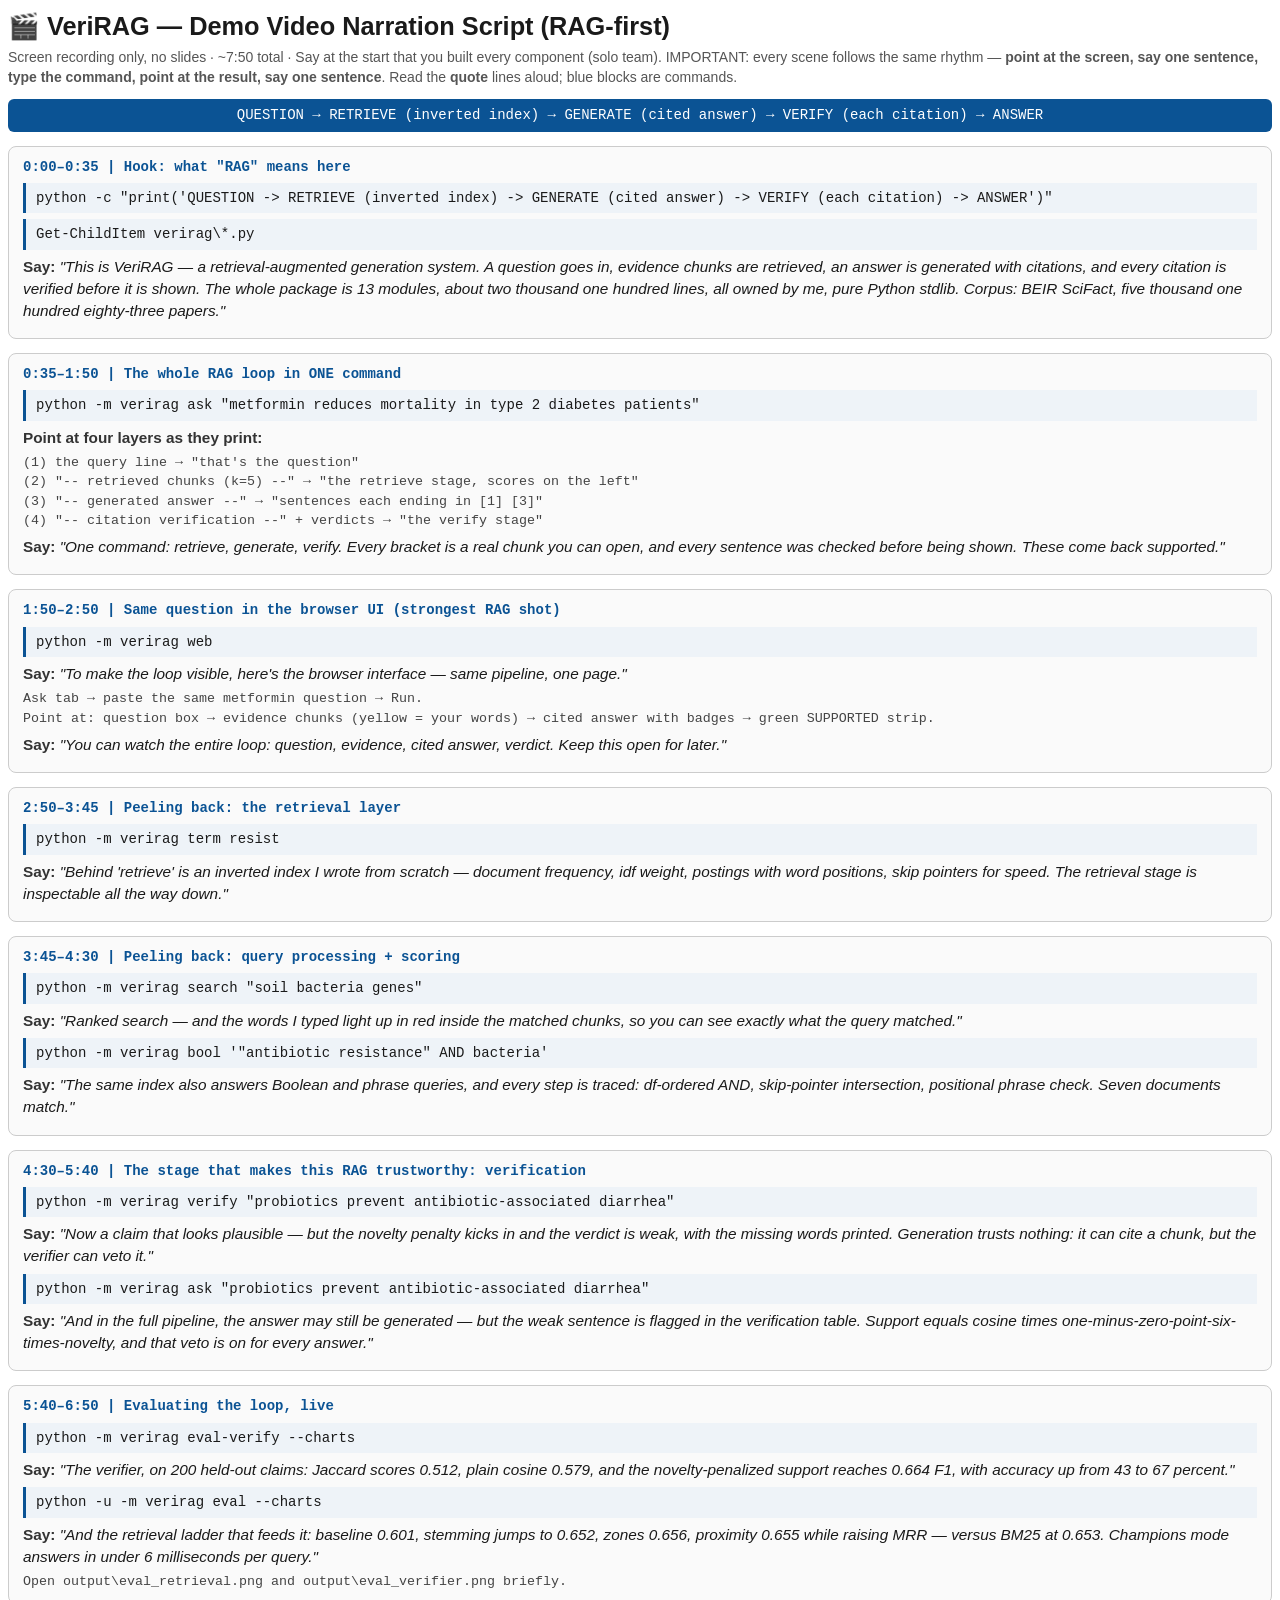
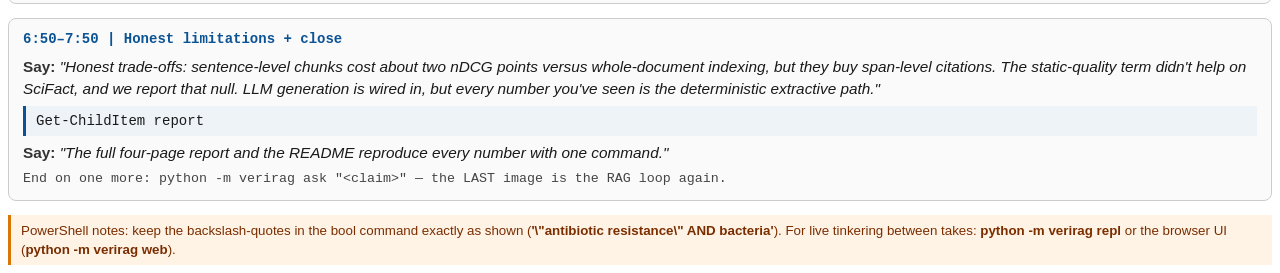
==== video_narration.html @ 5d1d316b "RAG-first demo script: ask pipeline leads, internals follow" ====
<!DOCTYPE html>
<html lang="en">
<head>
<meta charset="utf-8">
<title>VeriRAG — Demo Video Narration Script</title>
<style>
  @page { size: A4; margin: 16mm 15mm; }
  body { font-family: "Segoe UI", Calibri, Arial, sans-serif; font-size: 11.5pt; color: #1a1a1a; line-height: 1.45; }
  h1 { font-size: 19pt; margin: 0 0 2px; }
  .sub { color: #555; font-size: 10.5pt; margin-bottom: 12px; }
  .take { border: 1px solid #ccc; border-radius: 8px; padding: 10px 14px 12px; margin: 14px 0; page-break-inside: avoid; background: #fafafa; }
  .tc { font-family: Consolas, monospace; font-size: 10.5pt; font-weight: 600; color: #0b5394; }
  .cmd { font-family: Consolas, monospace; font-size: 10.5pt; background: #eef3f8; border-left: 3px solid #0b5394; padding: 5px 10px; margin: 6px 0; }
  .say { margin: 6px 0 4px; }
  .say b { color: #333; }
  .say .q { font-style: italic; }
  .screen { font-family: Consolas, monospace; font-size: 10pt; color: #444; margin: 3px 0 0; }
  .diag { font-family: Consolas, monospace; font-size: 10.5pt; text-align: center; background: #0b5394; color: #fff; border-radius: 6px; padding: 6px 8px; margin: 6px 0; }
  .note { font-size: 10pt; color: #7a2e00; background: #fff3e6; border-left: 3px solid #d97706; padding: 6px 10px; margin: 6px 0; }
</style>
</head>
<body>

<h1>&#x1F3AC; VeriRAG — Demo Video Narration Script (RAG-first)</h1>
<div class="sub">Screen recording only, no slides · ~7:50 total · Say at the start that you built every component (solo team). IMPORTANT: every scene follows the same rhythm — <b>point at the screen, say one sentence, type the command, point at the result, say one sentence</b>. Read the <b>quote</b> lines aloud; blue blocks are commands.</div>

<div class="diag">QUESTION &rarr; RETRIEVE (inverted index) &rarr; GENERATE (cited answer) &rarr; VERIFY (each citation) &rarr; ANSWER</div>

<div class="take">
  <div class="tc">0:00–0:35 | Hook: what "RAG" means here</div>
  <div class="cmd">python -c "print('QUESTION -> RETRIEVE (inverted index) -> GENERATE (cited answer) -> VERIFY (each citation) -> ANSWER')"</div>
  <div class="cmd">Get-ChildItem verirag\*.py</div>
  <div class="say"><b>Say:</b> <span class="q">"This is VeriRAG — a retrieval-augmented generation system. A question goes in, evidence chunks are retrieved, an answer is generated with citations, and every citation is verified before it is shown. The whole package is 13 modules, about two thousand one hundred lines, all owned by me, pure Python stdlib. Corpus: BEIR SciFact, five thousand one hundred eighty-three papers."</span></div>
</div>

<div class="take">
  <div class="tc">0:35–1:50 | The whole RAG loop in ONE command</div>
  <div class="cmd">python -m verirag ask "metformin reduces mortality in type 2 diabetes patients"</div>
  <div class="say"><b>Point at four layers as they print:</b></div>
  <div class="screen">(1) the query line &rarr; "that's the question"<br>(2) "-- retrieved chunks (k=5) --" &rarr; "the retrieve stage, scores on the left"<br>(3) "-- generated answer --" &rarr; "sentences each ending in [1] [3]"<br>(4) "-- citation verification --" + verdicts &rarr; "the verify stage"</div>
  <div class="say"><b>Say:</b> <span class="q">"One command: retrieve, generate, verify. Every bracket is a real chunk you can open, and every sentence was checked before being shown. These come back supported."</span></div>
</div>

<div class="take">
  <div class="tc">1:50–2:50 | Same question in the browser UI (strongest RAG shot)</div>
  <div class="cmd">python -m verirag web</div>
  <div class="say"><b>Say:</b> <span class="q">"To make the loop visible, here's the browser interface — same pipeline, one page."</span></div>
  <div class="screen">Ask tab &rarr; paste the same metformin question &rarr; Run.<br>Point at: question box &rarr; evidence chunks (yellow = your words) &rarr; cited answer with badges &rarr; green SUPPORTED strip.</div>
  <div class="say"><b>Say:</b> <span class="q">"You can watch the entire loop: question, evidence, cited answer, verdict. Keep this open for later."</span></div>
</div>

<div class="take">
  <div class="tc">2:50–3:45 | Peeling back: the retrieval layer</div>
  <div class="cmd">python -m verirag term resist</div>
  <div class="say"><b>Say:</b> <span class="q">"Behind 'retrieve' is an inverted index I wrote from scratch — document frequency, idf weight, postings with word positions, skip pointers for speed. The retrieval stage is inspectable all the way down."</span></div>
</div>

<div class="take">
  <div class="tc">3:45–4:30 | Peeling back: query processing + scoring</div>
  <div class="cmd">python -m verirag search "soil bacteria genes"</div>
  <div class="say"><b>Say:</b> <span class="q">"Ranked search — and the words I typed light up in red inside the matched chunks, so you can see exactly what the query matched."</span></div>
  <div class="cmd">python -m verirag bool '"antibiotic resistance" AND bacteria'</div>
  <div class="say"><b>Say:</b> <span class="q">"The same index also answers Boolean and phrase queries, and every step is traced: df-ordered AND, skip-pointer intersection, positional phrase check. Seven documents match."</span></div>
</div>

<div class="take">
  <div class="tc">4:30–5:40 | The stage that makes this RAG trustworthy: verification</div>
  <div class="cmd">python -m verirag verify "probiotics prevent antibiotic-associated diarrhea"</div>
  <div class="say"><b>Say:</b> <span class="q">"Now a claim that looks plausible — but the novelty penalty kicks in and the verdict is weak, with the missing words printed. Generation trusts nothing: it can cite a chunk, but the verifier can veto it."</span></div>
  <div class="cmd">python -m verirag ask "probiotics prevent antibiotic-associated diarrhea"</div>
  <div class="say"><b>Say:</b> <span class="q">"And in the full pipeline, the answer may still be generated — but the weak sentence is flagged in the verification table. Support equals cosine times one-minus-zero-point-six-times-novelty, and that veto is on for every answer."</span></div>
</div>

<div class="take">
  <div class="tc">5:40–6:50 | Evaluating the loop, live</div>
  <div class="cmd">python -m verirag eval-verify --charts</div>
  <div class="say"><b>Say:</b> <span class="q">"The verifier, on 200 held-out claims: Jaccard scores 0.512, plain cosine 0.579, and the novelty-penalized support reaches 0.664 F1, with accuracy up from 43 to 67 percent."</span></div>
  <div class="cmd">python -u -m verirag eval --charts</div>
  <div class="say"><b>Say:</b> <span class="q">"And the retrieval ladder that feeds it: baseline 0.601, stemming jumps to 0.652, zones 0.656, proximity 0.655 while raising MRR — versus BM25 at 0.653. Champions mode answers in under 6 milliseconds per query."</span></div>
  <div class="screen">Open output\eval_retrieval.png and output\eval_verifier.png briefly.</div>
</div>

<div class="take">
  <div class="tc">6:50–7:50 | Honest limitations + close</div>
  <div class="say"><b>Say:</b> <span class="q">"Honest trade-offs: sentence-level chunks cost about two nDCG points versus whole-document indexing, but they buy span-level citations. The static-quality term didn't help on SciFact, and we report that null. LLM generation is wired in, but every number you've seen is the deterministic extractive path."</span></div>
  <div class="cmd">Get-ChildItem report</div>
  <div class="say"><b>Say:</b> <span class="q">"The full four-page report and the README reproduce every number with one command."</span></div>
  <div class="screen">End on one more: python -m verirag ask "&lt;claim&gt;" — the LAST image is the RAG loop again.</div>
</div>

<div class="note">PowerShell notes: keep the backslash-quotes in the bool command exactly as shown (<b>'\"antibiotic resistance\" AND bacteria'</b>). For live tinkering between takes: <b>python -m verirag repl</b> or the browser UI (<b>python -m verirag web</b>).</div>

</body>
</html>
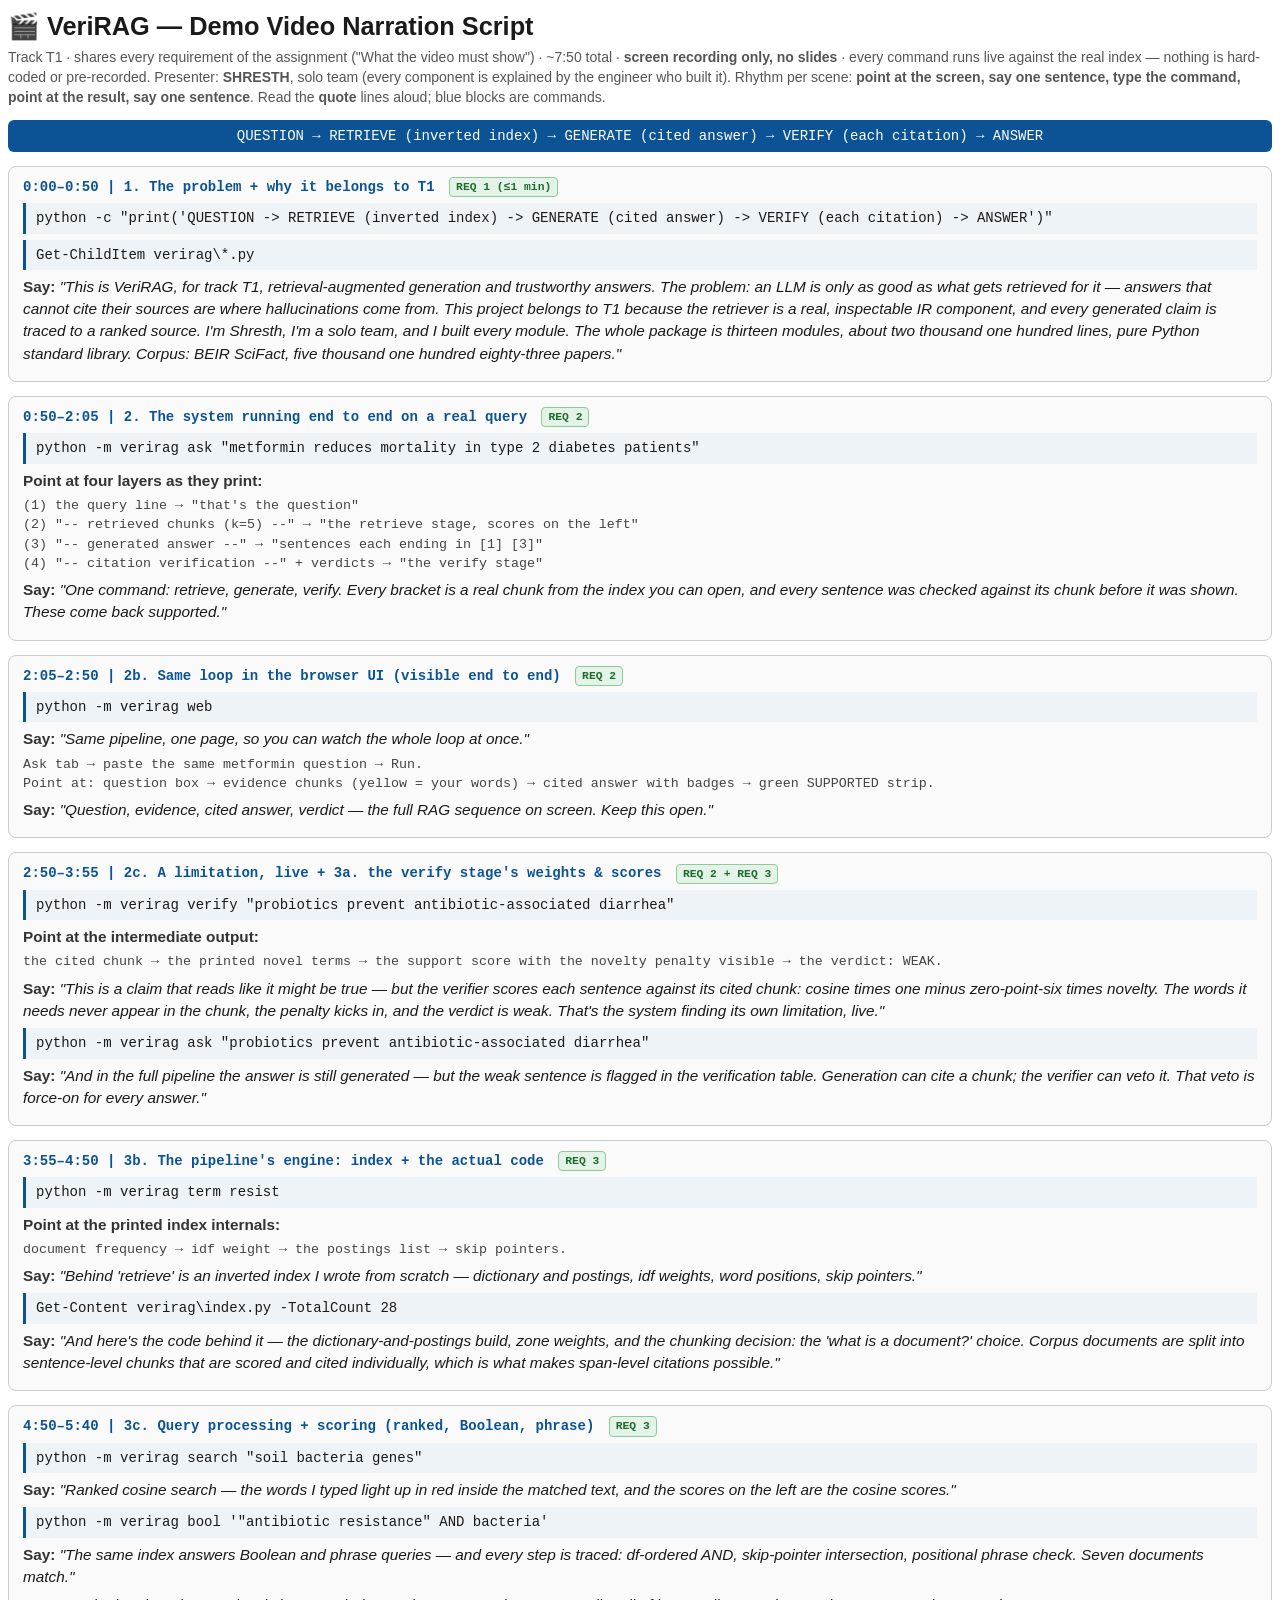
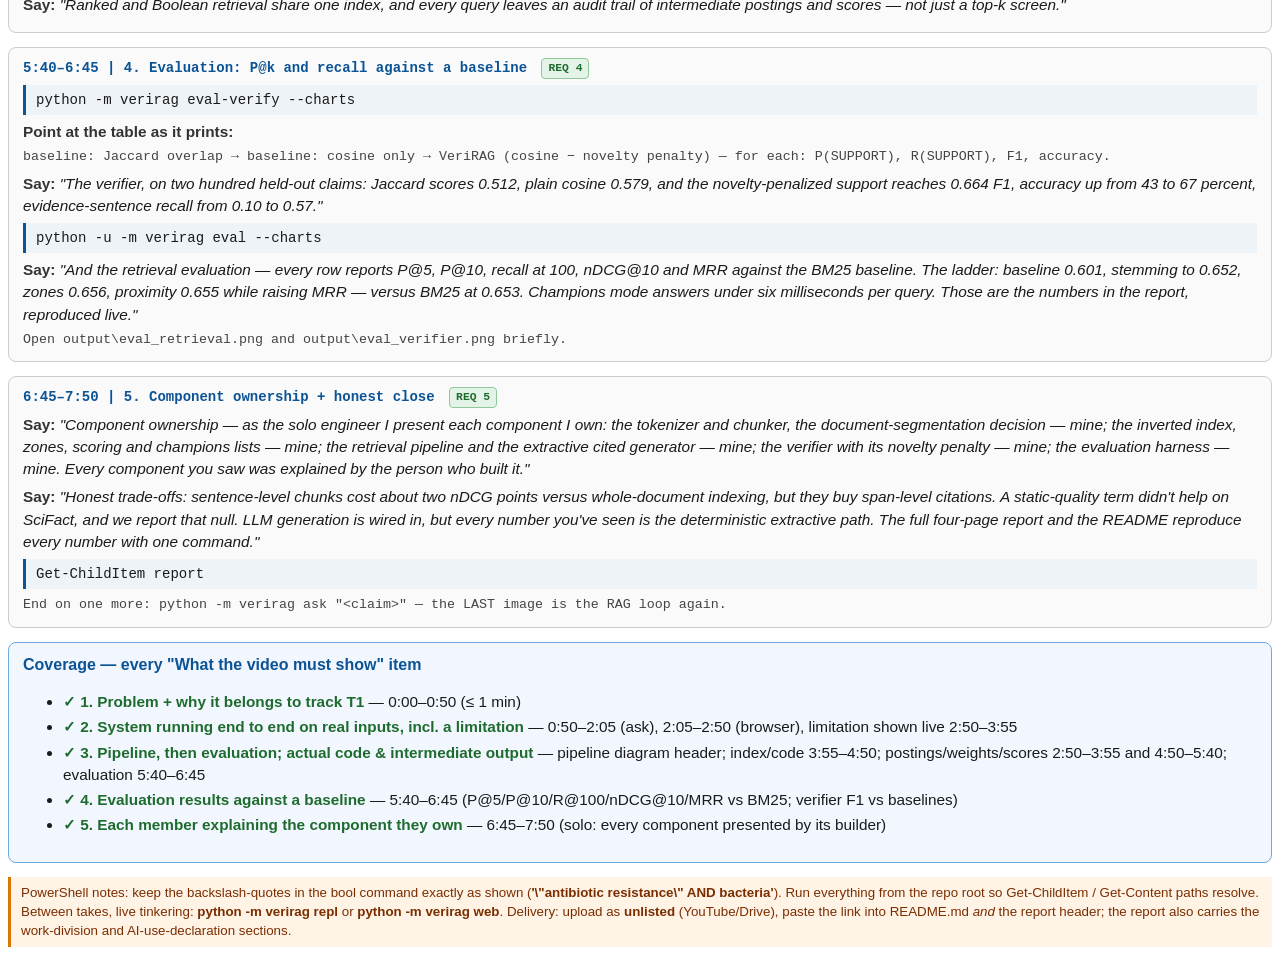
==== commit d8e0100f: "Video: narrate every professor-required element for track T1 + coverage checklist" ====
--- a/video_narration.html
+++ b/video_narration.html
@@ -10,6 +10,7 @@
   .sub { color: #555; font-size: 10.5pt; margin-bottom: 12px; }
   .take { border: 1px solid #ccc; border-radius: 8px; padding: 10px 14px 12px; margin: 14px 0; page-break-inside: avoid; background: #fafafa; }
   .tc { font-family: Consolas, monospace; font-size: 10.5pt; font-weight: 600; color: #0b5394; }
+  .req { display: inline-block; font-size: 8.5pt; font-weight: 700; color: #1e6b2e; background: #e4f3e8; border: 1px solid #8fc99a; border-radius: 4px; padding: 1px 6px; margin-left: 6px; vertical-align: middle; }
   .cmd { font-family: Consolas, monospace; font-size: 10.5pt; background: #eef3f8; border-left: 3px solid #0b5394; padding: 5px 10px; margin: 6px 0; }
   .say { margin: 6px 0 4px; }
   .say b { color: #333; }
@@ -17,78 +18,102 @@
   .screen { font-family: Consolas, monospace; font-size: 10pt; color: #444; margin: 3px 0 0; }
   .diag { font-family: Consolas, monospace; font-size: 10.5pt; text-align: center; background: #0b5394; color: #fff; border-radius: 6px; padding: 6px 8px; margin: 6px 0; }
   .note { font-size: 10pt; color: #7a2e00; background: #fff3e6; border-left: 3px solid #d97706; padding: 6px 10px; margin: 6px 0; }
+  .check { background: #f2f7ff; border: 1px solid #6fa8dc; border-radius: 8px; padding: 10px 14px; margin: 14px 0; }
+  .check h3 { margin: 0 0 6px; font-size: 12pt; color: #0b5394; }
+  .check li { margin: 3px 0; }
+  .ok { color: #1e6b2e; font-weight: 700; }
 </style>
 </head>
 <body>
 
-<h1>&#x1F3AC; VeriRAG — Demo Video Narration Script (RAG-first)</h1>
-<div class="sub">Screen recording only, no slides · ~7:50 total · Say at the start that you built every component (solo team). IMPORTANT: every scene follows the same rhythm — <b>point at the screen, say one sentence, type the command, point at the result, say one sentence</b>. Read the <b>quote</b> lines aloud; blue blocks are commands.</div>
+<h1>&#x1F3AC; VeriRAG — Demo Video Narration Script</h1>
+<div class="sub">Track T1 · shares every requirement of the assignment ("What the video must show") · ~7:50 total · <b>screen recording only, no slides</b> · every command runs live against the real index — nothing is hard-coded or pre-recorded. Presenter: <b>SHRESTH</b>, solo team (every component is explained by the engineer who built it). Rhythm per scene: <b>point at the screen, say one sentence, type the command, point at the result, say one sentence</b>. Read the <b>quote</b> lines aloud; blue blocks are commands.</div>
 
 <div class="diag">QUESTION &rarr; RETRIEVE (inverted index) &rarr; GENERATE (cited answer) &rarr; VERIFY (each citation) &rarr; ANSWER</div>
 
 <div class="take">
-  <div class="tc">0:00–0:35 | Hook: what "RAG" means here</div>
+  <div class="tc">0:00–0:50 | 1. The problem + why it belongs to T1 <span class="req">REQ 1 (&le;1 min)</span></div>
   <div class="cmd">python -c "print('QUESTION -> RETRIEVE (inverted index) -> GENERATE (cited answer) -> VERIFY (each citation) -> ANSWER')"</div>
   <div class="cmd">Get-ChildItem verirag\*.py</div>
-  <div class="say"><b>Say:</b> <span class="q">"This is VeriRAG — a retrieval-augmented generation system. A question goes in, evidence chunks are retrieved, an answer is generated with citations, and every citation is verified before it is shown. The whole package is 13 modules, about two thousand one hundred lines, all owned by me, pure Python stdlib. Corpus: BEIR SciFact, five thousand one hundred eighty-three papers."</span></div>
+  <div class="say"><b>Say:</b> <span class="q">"This is VeriRAG, for track T1, retrieval-augmented generation and trustworthy answers. The problem: an LLM is only as good as what gets retrieved for it — answers that cannot cite their sources are where hallucinations come from. This project belongs to T1 because the retriever is a real, inspectable IR component, and every generated claim is traced to a ranked source. I'm Shresth, I'm a solo team, and I built every module. The whole package is thirteen modules, about two thousand one hundred lines, pure Python standard library. Corpus: BEIR SciFact, five thousand one hundred eighty-three papers."</span></div>
 </div>
 
 <div class="take">
-  <div class="tc">0:35–1:50 | The whole RAG loop in ONE command</div>
+  <div class="tc">0:50–2:05 | 2. The system running end to end on a real query <span class="req">REQ 2</span></div>
   <div class="cmd">python -m verirag ask "metformin reduces mortality in type 2 diabetes patients"</div>
   <div class="say"><b>Point at four layers as they print:</b></div>
   <div class="screen">(1) the query line &rarr; "that's the question"<br>(2) "-- retrieved chunks (k=5) --" &rarr; "the retrieve stage, scores on the left"<br>(3) "-- generated answer --" &rarr; "sentences each ending in [1] [3]"<br>(4) "-- citation verification --" + verdicts &rarr; "the verify stage"</div>
-  <div class="say"><b>Say:</b> <span class="q">"One command: retrieve, generate, verify. Every bracket is a real chunk you can open, and every sentence was checked before being shown. These come back supported."</span></div>
+  <div class="say"><b>Say:</b> <span class="q">"One command: retrieve, generate, verify. Every bracket is a real chunk from the index you can open, and every sentence was checked against its chunk before it was shown. These come back supported."</span></div>
 </div>
 
 <div class="take">
-  <div class="tc">1:50–2:50 | Same question in the browser UI (strongest RAG shot)</div>
+  <div class="tc">2:05–2:50 | 2b. Same loop in the browser UI (visible end to end) <span class="req">REQ 2</span></div>
   <div class="cmd">python -m verirag web</div>
-  <div class="say"><b>Say:</b> <span class="q">"To make the loop visible, here's the browser interface — same pipeline, one page."</span></div>
+  <div class="say"><b>Say:</b> <span class="q">"Same pipeline, one page, so you can watch the whole loop at once."</span></div>
   <div class="screen">Ask tab &rarr; paste the same metformin question &rarr; Run.<br>Point at: question box &rarr; evidence chunks (yellow = your words) &rarr; cited answer with badges &rarr; green SUPPORTED strip.</div>
-  <div class="say"><b>Say:</b> <span class="q">"You can watch the entire loop: question, evidence, cited answer, verdict. Keep this open for later."</span></div>
+  <div class="say"><b>Say:</b> <span class="q">"Question, evidence, cited answer, verdict — the full RAG sequence on screen. Keep this open."</span></div>
 </div>
 
 <div class="take">
-  <div class="tc">2:50–3:45 | Peeling back: the retrieval layer</div>
-  <div class="cmd">python -m verirag term resist</div>
-  <div class="say"><b>Say:</b> <span class="q">"Behind 'retrieve' is an inverted index I wrote from scratch — document frequency, idf weight, postings with word positions, skip pointers for speed. The retrieval stage is inspectable all the way down."</span></div>
+  <div class="tc">2:50–3:55 | 2c. A limitation, live + 3a. the verify stage's weights &amp; scores <span class="req">REQ 2 + REQ 3</span></div>
+  <div class="cmd">python -m verirag verify "probiotics prevent antibiotic-associated diarrhea"</div>
+  <div class="say"><b>Point at the intermediate output:</b></div>
+  <div class="screen">the cited chunk &rarr; the printed novel terms &rarr; the support score with the novelty penalty visible &rarr; the verdict: WEAK.</div>
+  <div class="say"><b>Say:</b> <span class="q">"This is a claim that reads like it might be true — but the verifier scores each sentence against its cited chunk: cosine times one minus zero-point-six times novelty. The words it needs never appear in the chunk, the penalty kicks in, and the verdict is weak. That's the system finding its own limitation, live."</span></div>
+  <div class="cmd">python -m verirag ask "probiotics prevent antibiotic-associated diarrhea"</div>
+  <div class="say"><b>Say:</b> <span class="q">"And in the full pipeline the answer is still generated — but the weak sentence is flagged in the verification table. Generation can cite a chunk; the verifier can veto it. That veto is force-on for every answer."</span></div>
 </div>
 
 <div class="take">
-  <div class="tc">3:45–4:30 | Peeling back: query processing + scoring</div>
-  <div class="cmd">python -m verirag search "soil bacteria genes"</div>
-  <div class="say"><b>Say:</b> <span class="q">"Ranked search — and the words I typed light up in red inside the matched chunks, so you can see exactly what the query matched."</span></div>
-  <div class="cmd">python -m verirag bool '"antibiotic resistance" AND bacteria'</div>
-  <div class="say"><b>Say:</b> <span class="q">"The same index also answers Boolean and phrase queries, and every step is traced: df-ordered AND, skip-pointer intersection, positional phrase check. Seven documents match."</span></div>
+  <div class="tc">3:55–4:50 | 3b. The pipeline's engine: index + the actual code <span class="req">REQ 3</span></div>
+  <div class="cmd">python -m verirag term resist</div>
+  <div class="say"><b>Point at the printed index internals:</b></div>
+  <div class="screen">document frequency &rarr; idf weight &rarr; the postings list &rarr; skip pointers.</div>
+  <div class="say"><b>Say:</b> <span class="q">"Behind 'retrieve' is an inverted index I wrote from scratch — dictionary and postings, idf weights, word positions, skip pointers."</span></div>
+  <div class="cmd">Get-Content verirag\index.py -TotalCount 28</div>
+  <div class="say"><b>Say:</b> <span class="q">"And here's the code behind it — the dictionary-and-postings build, zone weights, and the chunking decision: the 'what is a document?' choice. Corpus documents are split into sentence-level chunks that are scored and cited individually, which is what makes span-level citations possible."</span></div>
 </div>
 
 <div class="take">
-  <div class="tc">4:30–5:40 | The stage that makes this RAG trustworthy: verification</div>
-  <div class="cmd">python -m verirag verify "probiotics prevent antibiotic-associated diarrhea"</div>
-  <div class="say"><b>Say:</b> <span class="q">"Now a claim that looks plausible — but the novelty penalty kicks in and the verdict is weak, with the missing words printed. Generation trusts nothing: it can cite a chunk, but the verifier can veto it."</span></div>
-  <div class="cmd">python -m verirag ask "probiotics prevent antibiotic-associated diarrhea"</div>
-  <div class="say"><b>Say:</b> <span class="q">"And in the full pipeline, the answer may still be generated — but the weak sentence is flagged in the verification table. Support equals cosine times one-minus-zero-point-six-times-novelty, and that veto is on for every answer."</span></div>
+  <div class="tc">4:50–5:40 | 3c. Query processing + scoring (ranked, Boolean, phrase) <span class="req">REQ 3</span></div>
+  <div class="cmd">python -m verirag search "soil bacteria genes"</div>
+  <div class="say"><b>Say:</b> <span class="q">"Ranked cosine search — the words I typed light up in red inside the matched text, and the scores on the left are the cosine scores."</span></div>
+  <div class="cmd">python -m verirag bool '"antibiotic resistance" AND bacteria'</div>
+  <div class="say"><b>Say:</b> <span class="q">"The same index answers Boolean and phrase queries — and every step is traced: df-ordered AND, skip-pointer intersection, positional phrase check. Seven documents match."</span></div>
+  <div class="say"><b>Say:</b> <span class="q">"Ranked and Boolean retrieval share one index, and every query leaves an audit trail of intermediate postings and scores — not just a top-k screen."</span></div>
 </div>
 
 <div class="take">
-  <div class="tc">5:40–6:50 | Evaluating the loop, live</div>
+  <div class="tc">5:40–6:45 | 4. Evaluation: P@k and recall against a baseline <span class="req">REQ 4</span></div>
   <div class="cmd">python -m verirag eval-verify --charts</div>
-  <div class="say"><b>Say:</b> <span class="q">"The verifier, on 200 held-out claims: Jaccard scores 0.512, plain cosine 0.579, and the novelty-penalized support reaches 0.664 F1, with accuracy up from 43 to 67 percent."</span></div>
+  <div class="say"><b>Point at the table as it prints:</b></div>
+  <div class="screen">baseline: Jaccard overlap &rarr; baseline: cosine only &rarr; VeriRAG (cosine &minus; novelty penalty) — for each: P(SUPPORT), R(SUPPORT), F1, accuracy.</div>
+  <div class="say"><b>Say:</b> <span class="q">"The verifier, on two hundred held-out claims: Jaccard scores 0.512, plain cosine 0.579, and the novelty-penalized support reaches 0.664 F1, accuracy up from 43 to 67 percent, evidence-sentence recall from 0.10 to 0.57."</span></div>
   <div class="cmd">python -u -m verirag eval --charts</div>
-  <div class="say"><b>Say:</b> <span class="q">"And the retrieval ladder that feeds it: baseline 0.601, stemming jumps to 0.652, zones 0.656, proximity 0.655 while raising MRR — versus BM25 at 0.653. Champions mode answers in under 6 milliseconds per query."</span></div>
+  <div class="say"><b>Say:</b> <span class="q">"And the retrieval evaluation — every row reports P@5, P@10, recall at 100, nDCG@10 and MRR against the BM25 baseline. The ladder: baseline 0.601, stemming to 0.652, zones 0.656, proximity 0.655 while raising MRR — versus BM25 at 0.653. Champions mode answers under six milliseconds per query. Those are the numbers in the report, reproduced live."</span></div>
   <div class="screen">Open output\eval_retrieval.png and output\eval_verifier.png briefly.</div>
 </div>
 
 <div class="take">
-  <div class="tc">6:50–7:50 | Honest limitations + close</div>
-  <div class="say"><b>Say:</b> <span class="q">"Honest trade-offs: sentence-level chunks cost about two nDCG points versus whole-document indexing, but they buy span-level citations. The static-quality term didn't help on SciFact, and we report that null. LLM generation is wired in, but every number you've seen is the deterministic extractive path."</span></div>
+  <div class="tc">6:45–7:50 | 5. Component ownership + honest close <span class="req">REQ 5</span></div>
+  <div class="say"><b>Say:</b> <span class="q">"Component ownership — as the solo engineer I present each component I own: the tokenizer and chunker, the document-segmentation decision — mine; the inverted index, zones, scoring and champions lists — mine; the retrieval pipeline and the extractive cited generator — mine; the verifier with its novelty penalty — mine; the evaluation harness — mine. Every component you saw was explained by the person who built it."</span></div>
+  <div class="say"><b>Say:</b> <span class="q">"Honest trade-offs: sentence-level chunks cost about two nDCG points versus whole-document indexing, but they buy span-level citations. A static-quality term didn't help on SciFact, and we report that null. LLM generation is wired in, but every number you've seen is the deterministic extractive path. The full four-page report and the README reproduce every number with one command."</span></div>
   <div class="cmd">Get-ChildItem report</div>
-  <div class="say"><b>Say:</b> <span class="q">"The full four-page report and the README reproduce every number with one command."</span></div>
   <div class="screen">End on one more: python -m verirag ask "&lt;claim&gt;" — the LAST image is the RAG loop again.</div>
 </div>
 
-<div class="note">PowerShell notes: keep the backslash-quotes in the bool command exactly as shown (<b>'\"antibiotic resistance\" AND bacteria'</b>). For live tinkering between takes: <b>python -m verirag repl</b> or the browser UI (<b>python -m verirag web</b>).</div>
+<div class="check">
+<h3>Coverage — every "What the video must show" item</h3>
+<ul>
+<li><span class="ok">&#10003; 1. Problem + why it belongs to track T1</span> — 0:00–0:50 (&le; 1 min)</li>
+<li><span class="ok">&#10003; 2. System running end to end on real inputs, incl. a limitation</span> — 0:50–2:05 (ask), 2:05–2:50 (browser), limitation shown live 2:50–3:55</li>
+<li><span class="ok">&#10003; 3. Pipeline, then evaluation; actual code &amp; intermediate output</span> — pipeline diagram header; index/code 3:55–4:50; postings/weights/scores 2:50–3:55 and 4:50–5:40; evaluation 5:40–6:45</li>
+<li><span class="ok">&#10003; 4. Evaluation results against a baseline</span> — 5:40–6:45 (P@5/P@10/R@100/nDCG@10/MRR vs BM25; verifier F1 vs baselines)</li>
+<li><span class="ok">&#10003; 5. Each member explaining the component they own</span> — 6:45–7:50 (solo: every component presented by its builder)</li>
+</ul>
+</div>
+
+<div class="note">PowerShell notes: keep the backslash-quotes in the bool command exactly as shown (<b>'\"antibiotic resistance\" AND bacteria'</b>). Run everything from the repo root so Get-ChildItem / Get-Content paths resolve. Between takes, live tinkering: <b>python -m verirag repl</b> or <b>python -m verirag web</b>. Delivery: upload as <b>unlisted</b> (YouTube/Drive), paste the link into README.md <i>and</i> the report header; the report also carries the work-division and AI-use-declaration sections.</div>
 
 </body>
 </html>
